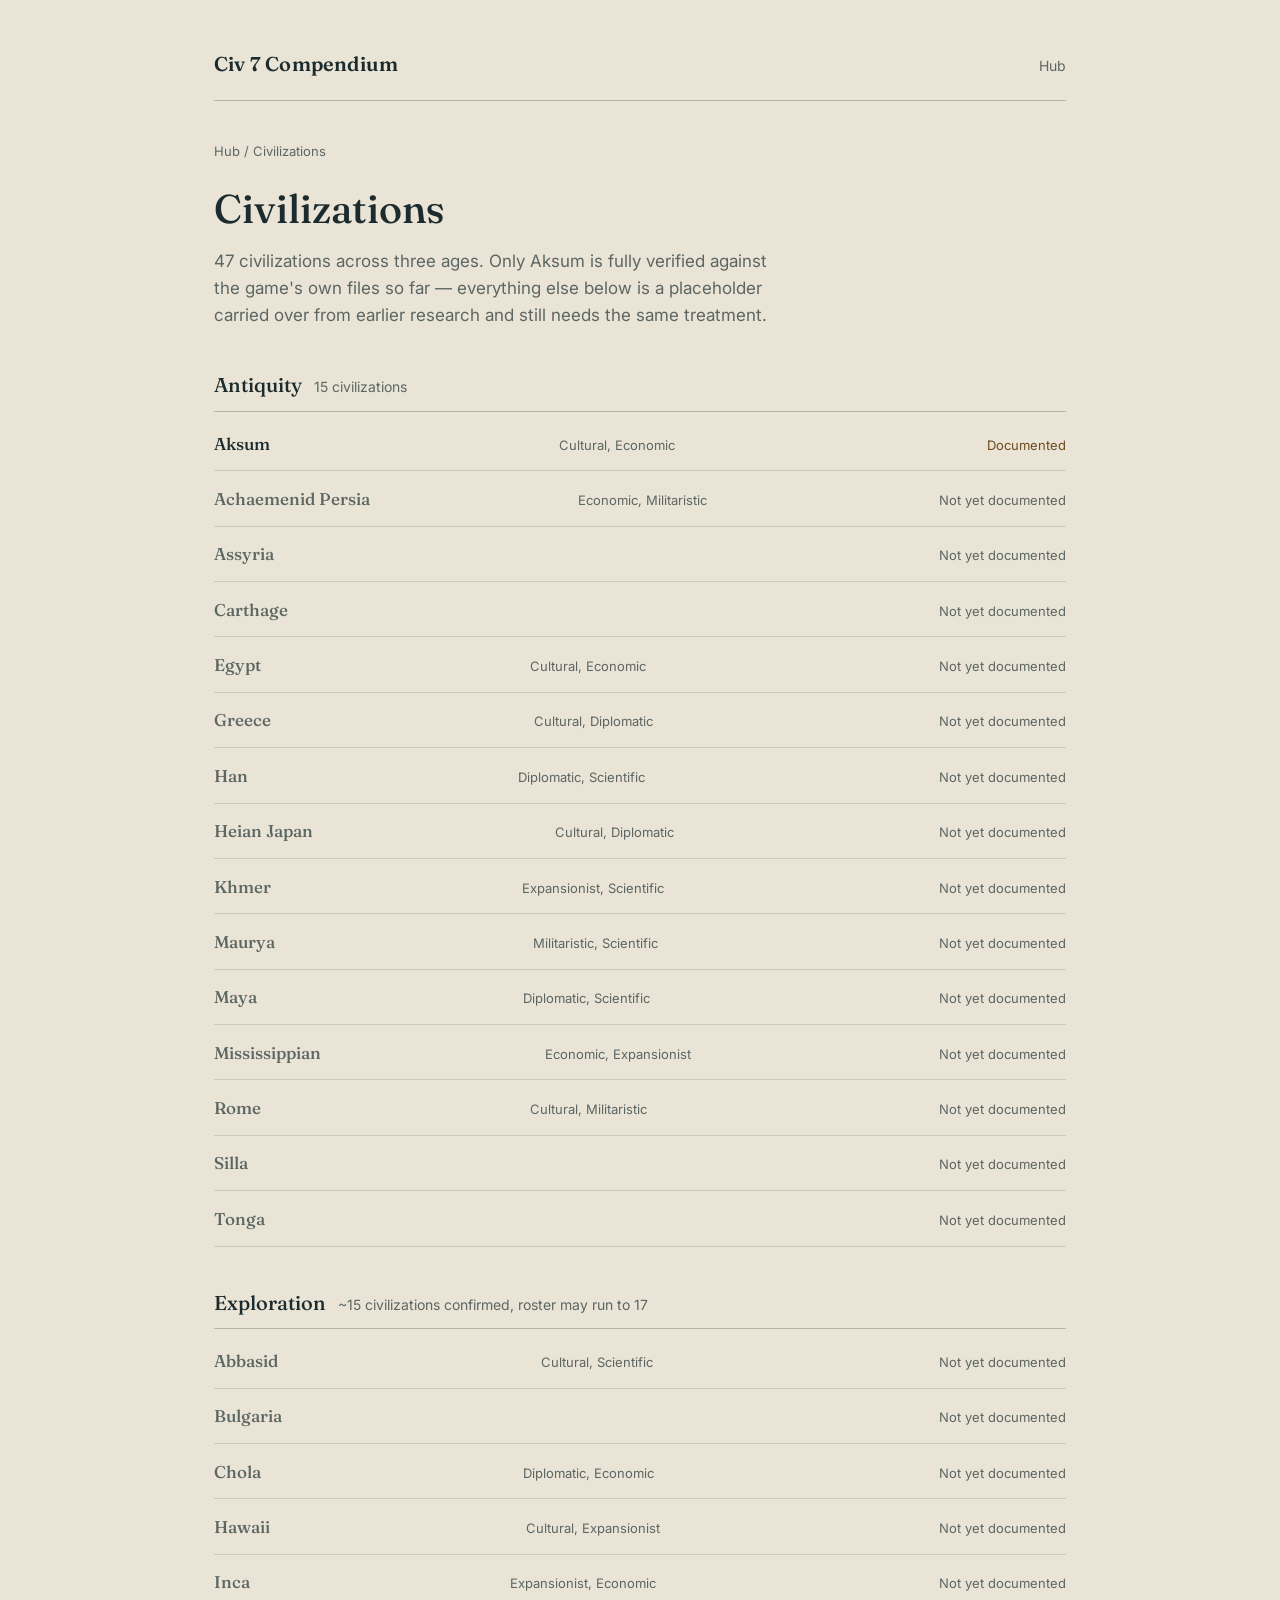
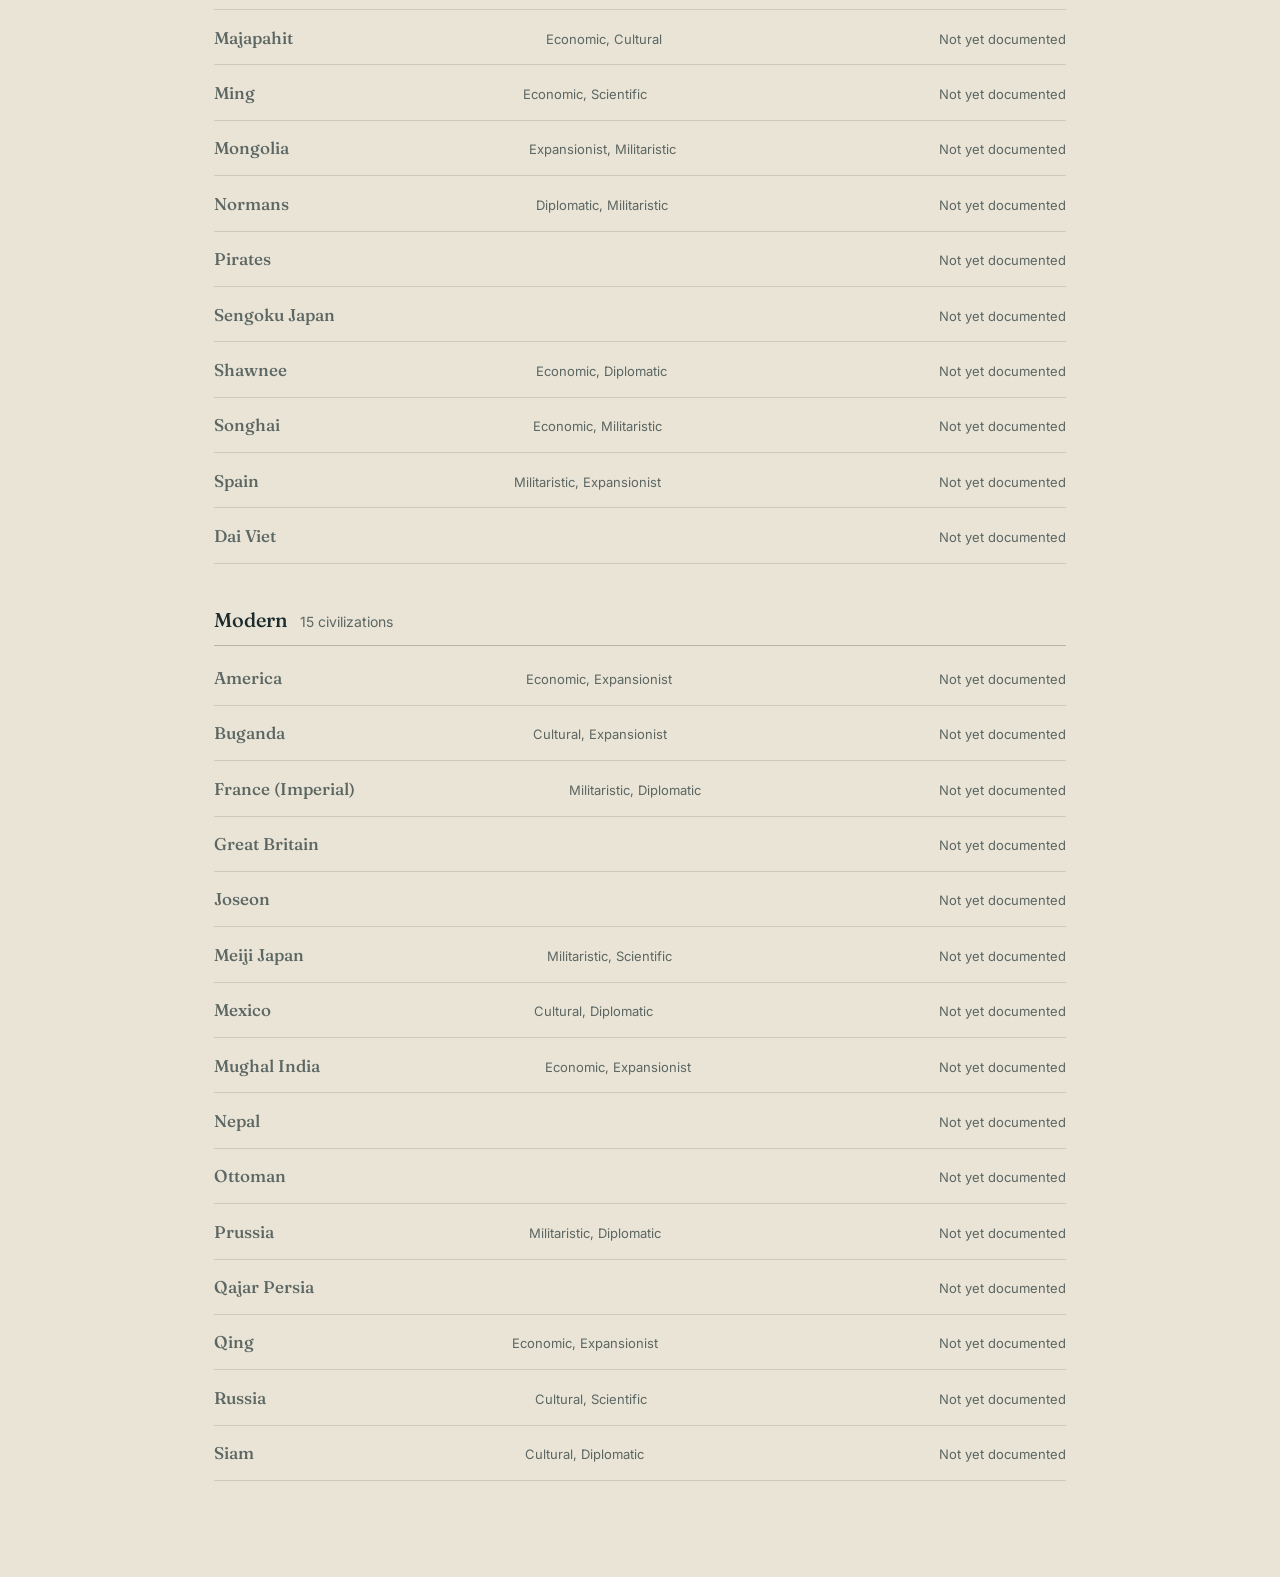
==== civ7/index.html @ f3464c5b "Add files via upload" ====
<!DOCTYPE html>
<html lang="en">
<head>
<meta charset="UTF-8">
<meta name="viewport" content="width=device-width, initial-scale=1.0">
<title>Civilizations — Civ 7 Compendium</title>
<link rel="stylesheet" href="../styles.css">
</head>
<body>
<div class="wrap">

  <header class="site-header">
    <div class="mark">Civ 7 Compendium</div>
    <nav>
      <a href="../index.html">Hub</a>
    </nav>
  </header>

  <p class="crumb"><a href="../index.html">Hub</a> / Civilizations</p>

  <div class="hero">
    <h1>Civilizations</h1>
    <p>47 civilizations across three ages. Only Aksum is fully verified against the game's own files so far — everything else below is a placeholder carried over from earlier research and still needs the same treatment.</p>
  </div>

  <div class="age-group">
    <h2>Antiquity <span class="age-note">15 civilizations</span></h2>
    <div class="civ-list">
      <a class="civ-row done" href="aksum.html">
        <span class="name">Aksum</span>
        <span class="tags">Cultural, Economic</span>
        <span class="status">Documented</span>
      </a>
      <div class="civ-row pending"><span class="name">Achaemenid Persia</span><span class="tags">Economic, Militaristic</span><span class="status">Not yet documented</span></div>
      <div class="civ-row pending"><span class="name">Assyria</span><span class="tags"></span><span class="status">Not yet documented</span></div>
      <div class="civ-row pending"><span class="name">Carthage</span><span class="tags"></span><span class="status">Not yet documented</span></div>
      <div class="civ-row pending"><span class="name">Egypt</span><span class="tags">Cultural, Economic</span><span class="status">Not yet documented</span></div>
      <div class="civ-row pending"><span class="name">Greece</span><span class="tags">Cultural, Diplomatic</span><span class="status">Not yet documented</span></div>
      <div class="civ-row pending"><span class="name">Han</span><span class="tags">Diplomatic, Scientific</span><span class="status">Not yet documented</span></div>
      <div class="civ-row pending"><span class="name">Heian Japan</span><span class="tags">Cultural, Diplomatic</span><span class="status">Not yet documented</span></div>
      <div class="civ-row pending"><span class="name">Khmer</span><span class="tags">Expansionist, Scientific</span><span class="status">Not yet documented</span></div>
      <div class="civ-row pending"><span class="name">Maurya</span><span class="tags">Militaristic, Scientific</span><span class="status">Not yet documented</span></div>
      <div class="civ-row pending"><span class="name">Maya</span><span class="tags">Diplomatic, Scientific</span><span class="status">Not yet documented</span></div>
      <div class="civ-row pending"><span class="name">Mississippian</span><span class="tags">Economic, Expansionist</span><span class="status">Not yet documented</span></div>
      <div class="civ-row pending"><span class="name">Rome</span><span class="tags">Cultural, Militaristic</span><span class="status">Not yet documented</span></div>
      <div class="civ-row pending"><span class="name">Silla</span><span class="tags"></span><span class="status">Not yet documented</span></div>
      <div class="civ-row pending"><span class="name">Tonga</span><span class="tags"></span><span class="status">Not yet documented</span></div>
    </div>
  </div>

  <div class="age-group">
    <h2>Exploration <span class="age-note">~15 civilizations confirmed, roster may run to 17</span></h2>
    <div class="civ-list">
      <div class="civ-row pending"><span class="name">Abbasid</span><span class="tags">Cultural, Scientific</span><span class="status">Not yet documented</span></div>
      <div class="civ-row pending"><span class="name">Bulgaria</span><span class="tags"></span><span class="status">Not yet documented</span></div>
      <div class="civ-row pending"><span class="name">Chola</span><span class="tags">Diplomatic, Economic</span><span class="status">Not yet documented</span></div>
      <div class="civ-row pending"><span class="name">Hawaii</span><span class="tags">Cultural, Expansionist</span><span class="status">Not yet documented</span></div>
      <div class="civ-row pending"><span class="name">Inca</span><span class="tags">Expansionist, Economic</span><span class="status">Not yet documented</span></div>
      <div class="civ-row pending"><span class="name">Majapahit</span><span class="tags">Economic, Cultural</span><span class="status">Not yet documented</span></div>
      <div class="civ-row pending"><span class="name">Ming</span><span class="tags">Economic, Scientific</span><span class="status">Not yet documented</span></div>
      <div class="civ-row pending"><span class="name">Mongolia</span><span class="tags">Expansionist, Militaristic</span><span class="status">Not yet documented</span></div>
      <div class="civ-row pending"><span class="name">Normans</span><span class="tags">Diplomatic, Militaristic</span><span class="status">Not yet documented</span></div>
      <div class="civ-row pending"><span class="name">Pirates</span><span class="tags"></span><span class="status">Not yet documented</span></div>
      <div class="civ-row pending"><span class="name">Sengoku Japan</span><span class="tags"></span><span class="status">Not yet documented</span></div>
      <div class="civ-row pending"><span class="name">Shawnee</span><span class="tags">Economic, Diplomatic</span><span class="status">Not yet documented</span></div>
      <div class="civ-row pending"><span class="name">Songhai</span><span class="tags">Economic, Militaristic</span><span class="status">Not yet documented</span></div>
      <div class="civ-row pending"><span class="name">Spain</span><span class="tags">Militaristic, Expansionist</span><span class="status">Not yet documented</span></div>
      <div class="civ-row pending"><span class="name">Dai Viet</span><span class="tags"></span><span class="status">Not yet documented</span></div>
    </div>
  </div>

  <div class="age-group">
    <h2>Modern <span class="age-note">15 civilizations</span></h2>
    <div class="civ-list">
      <div class="civ-row pending"><span class="name">America</span><span class="tags">Economic, Expansionist</span><span class="status">Not yet documented</span></div>
      <div class="civ-row pending"><span class="name">Buganda</span><span class="tags">Cultural, Expansionist</span><span class="status">Not yet documented</span></div>
      <div class="civ-row pending"><span class="name">France (Imperial)</span><span class="tags">Militaristic, Diplomatic</span><span class="status">Not yet documented</span></div>
      <div class="civ-row pending"><span class="name">Great Britain</span><span class="tags"></span><span class="status">Not yet documented</span></div>
      <div class="civ-row pending"><span class="name">Joseon</span><span class="tags"></span><span class="status">Not yet documented</span></div>
      <div class="civ-row pending"><span class="name">Meiji Japan</span><span class="tags">Militaristic, Scientific</span><span class="status">Not yet documented</span></div>
      <div class="civ-row pending"><span class="name">Mexico</span><span class="tags">Cultural, Diplomatic</span><span class="status">Not yet documented</span></div>
      <div class="civ-row pending"><span class="name">Mughal India</span><span class="tags">Economic, Expansionist</span><span class="status">Not yet documented</span></div>
      <div class="civ-row pending"><span class="name">Nepal</span><span class="tags"></span><span class="status">Not yet documented</span></div>
      <div class="civ-row pending"><span class="name">Ottoman</span><span class="tags"></span><span class="status">Not yet documented</span></div>
      <div class="civ-row pending"><span class="name">Prussia</span><span class="tags">Militaristic, Diplomatic</span><span class="status">Not yet documented</span></div>
      <div class="civ-row pending"><span class="name">Qajar Persia</span><span class="tags"></span><span class="status">Not yet documented</span></div>
      <div class="civ-row pending"><span class="name">Qing</span><span class="tags">Economic, Expansionist</span><span class="status">Not yet documented</span></div>
      <div class="civ-row pending"><span class="name">Russia</span><span class="tags">Cultural, Scientific</span><span class="status">Not yet documented</span></div>
      <div class="civ-row pending"><span class="name">Siam</span><span class="tags">Cultural, Diplomatic</span><span class="status">Not yet documented</span></div>
    </div>
  </div>

</div>
</body>
</html>
---- styles.css ----
@import url('https://fonts.googleapis.com/css2?family=Fraunces:opsz,wght@9..144,400;9..144,500;9..144,600&family=Inter:wght@400;500;600&display=swap');

:root {
  --ink: #1c2b2e;
  --bg: #e9e4d6;
  --surface: #f6f3ea;
  --accent: #9c6b2e;
  --accent-deep: #6e4a1d;
  --border: rgba(28, 43, 46, 0.14);
  --border-strong: rgba(28, 43, 46, 0.26);
  --muted: #5c6663;
}

* { box-sizing: border-box; }

body {
  margin: 0;
  background: var(--bg);
  color: var(--ink);
  font-family: 'Inter', system-ui, sans-serif;
  font-size: 16px;
  line-height: 1.6;
}

.wrap {
  max-width: 900px;
  margin: 0 auto;
  padding: 3rem 1.5rem 6rem;
}

a { color: var(--accent-deep); text-decoration: none; }
a:hover { text-decoration: underline; }

h1, h2, h3 {
  font-family: 'Fraunces', serif;
  font-weight: 500;
  color: var(--ink);
  margin: 0;
}

.site-header {
  display: flex;
  align-items: baseline;
  justify-content: space-between;
  padding-bottom: 1.25rem;
  border-bottom: 1px solid var(--border-strong);
  margin-bottom: 2.5rem;
}

.site-header .mark {
  font-family: 'Fraunces', serif;
  font-size: 20px;
  font-weight: 600;
  letter-spacing: 0.01em;
}

.site-header nav a {
  font-size: 14px;
  color: var(--muted);
  margin-left: 1.25rem;
}
.site-header nav a:hover { color: var(--ink); }

.crumb {
  font-size: 13px;
  color: var(--muted);
  margin-bottom: 1.5rem;
}
.crumb a { color: var(--muted); }

/* ---- Hub page ---- */

.hero h1 {
  font-size: 40px;
  line-height: 1.15;
  max-width: 14ch;
}

.hero p {
  color: var(--muted);
  font-size: 17px;
  max-width: 52ch;
  margin: 1rem 0 0;
}

.category-grid {
  display: grid;
  grid-template-columns: repeat(auto-fill, minmax(220px, 1fr));
  gap: 1px;
  background: var(--border);
  border: 1px solid var(--border);
  margin-top: 3rem;
}

.category-tile {
  background: var(--surface);
  padding: 1.5rem 1.5rem 1.75rem;
  display: flex;
  flex-direction: column;
  gap: 0.6rem;
  transition: background 0.15s ease;
}

.category-tile.active { cursor: pointer; }
.category-tile.active:hover { background: #fbf9f2; }
.category-tile.active h3 { color: var(--ink); }
.category-tile.active .count { color: var(--accent-deep); }

.category-tile.pending h3 { color: var(--muted); }
.category-tile.pending .count { color: var(--muted); }

.category-tile h3 {
  font-size: 18px;
}

.category-tile .count {
  font-size: 13px;
  font-weight: 500;
}

.category-tile .desc {
  font-size: 13px;
  color: var(--muted);
  line-height: 1.5;
}

/* ---- Civilizations index ---- */

.age-group {
  margin-top: 2.5rem;
}

.age-group h2 {
  font-size: 20px;
  padding-bottom: 0.6rem;
  border-bottom: 1px solid var(--border-strong);
}

.age-group .age-note {
  font-family: 'Inter', sans-serif;
  font-weight: 400;
  font-size: 14px;
  color: var(--muted);
  margin-left: 0.5rem;
}

.civ-list {
  margin-top: 0.25rem;
}

.civ-row {
  display: flex;
  align-items: baseline;
  justify-content: space-between;
  padding: 0.85rem 0;
  border-bottom: 1px solid var(--border);
}

.civ-row .name {
  font-family: 'Fraunces', serif;
  font-size: 17px;
  font-weight: 500;
}

a.civ-row .name { color: var(--ink); }
a.civ-row:hover { text-decoration: none; }
a.civ-row:hover .name { color: var(--accent-deep); text-decoration: underline; }

.civ-row.pending .name { color: var(--muted); }

.civ-row .tags {
  font-size: 13px;
  color: var(--muted);
}

.civ-row .status {
  font-size: 13px;
  flex-shrink: 0;
  margin-left: 1.5rem;
}

.civ-row.done .status { color: var(--accent-deep); }
.civ-row.pending .status { color: var(--muted); }

/* ---- Civ page ---- */

.civ-header {
  display: flex;
  align-items: flex-end;
  justify-content: space-between;
  gap: 2rem;
  padding-bottom: 1.5rem;
  border-bottom: 1px solid var(--border-strong);
}

.civ-header h1 { font-size: 36px; }

.civ-meta {
  margin-top: 0.4rem;
  font-size: 14px;
  color: var(--muted);
}

.civ-meta strong { color: var(--ink); font-weight: 500; }

.bias-block {
  text-align: right;
  font-size: 13px;
  color: var(--muted);
  flex-shrink: 0;
}
.bias-block .label { display: block; margin-bottom: 0.2rem; }
.bias-block strong { color: var(--ink); font-weight: 500; }

section.block {
  margin-top: 2.75rem;
}

section.block h2 {
  font-size: 22px;
  margin-bottom: 1.1rem;
}

section.block h2 .sub {
  font-family: 'Inter', sans-serif;
  font-weight: 400;
  font-size: 15px;
  color: var(--muted);
  margin-left: 0.5rem;
}

.era-row {
  display: grid;
  grid-template-columns: 110px 1fr;
  gap: 1.25rem;
  padding: 0.9rem 0;
  border-top: 1px solid var(--border);
}
.era-row:last-child { border-bottom: 1px solid var(--border); }

.era-row .era-name {
  font-size: 14px;
  font-weight: 500;
  color: var(--muted);
  padding-top: 0.15rem;
}

.era-row ul {
  margin: 0;
  padding-left: 1.1rem;
}
.era-row li { margin-bottom: 0.3rem; }
.era-row li:last-child { margin-bottom: 0; }

.delta {
  color: var(--accent-deep);
  font-weight: 500;
}

.card-grid {
  display: grid;
  grid-template-columns: repeat(auto-fit, minmax(240px, 1fr));
  gap: 1px;
  background: var(--border);
  border: 1px solid var(--border);
}

.item-card {
  background: var(--surface);
  padding: 1.1rem 1.25rem;
}

.item-card h3 {
  font-size: 16px;
  font-weight: 500;
  margin-bottom: 0.15rem;
}

.item-card h3 .replaces {
  font-family: 'Inter', sans-serif;
  font-weight: 400;
  font-size: 13px;
  color: var(--muted);
}

.item-card .stats {
  font-size: 13px;
  color: var(--muted);
  margin: 0.4rem 0 0;
}

.item-card .note {
  font-size: 13px;
  color: var(--ink);
  margin: 0.4rem 0 0;
}

.tradition-track {
  border-top: 1px solid var(--border);
}

.tradition-row {
  display: grid;
  grid-template-columns: 110px 1fr;
  gap: 1.25rem;
  padding: 0.85rem 0;
  border-bottom: 1px solid var(--border);
}

.tradition-row .age-tag {
  font-size: 13px;
  color: var(--muted);
}

.tradition-row .trad-name {
  font-weight: 500;
  color: var(--ink);
}

.tradition-row .trad-name.unique {
  color: var(--accent-deep);
}

.tradition-row p {
  margin: 0.15rem 0 0;
  font-size: 14px;
  color: var(--muted);
}

.provenance {
  margin-top: 3rem;
  padding-top: 1.5rem;
  border-top: 1px solid var(--border);
  font-size: 13px;
  color: var(--muted);
}

.provenance summary {
  cursor: pointer;
  color: var(--ink);
  font-weight: 500;
}

.provenance table {
  margin-top: 0.75rem;
  border-collapse: collapse;
  width: 100%;
}
.provenance td {
  padding: 0.35rem 0.75rem 0.35rem 0;
  border-top: 1px solid var(--border);
  vertical-align: top;
}
.provenance td:first-child { color: var(--ink); white-space: nowrap; }
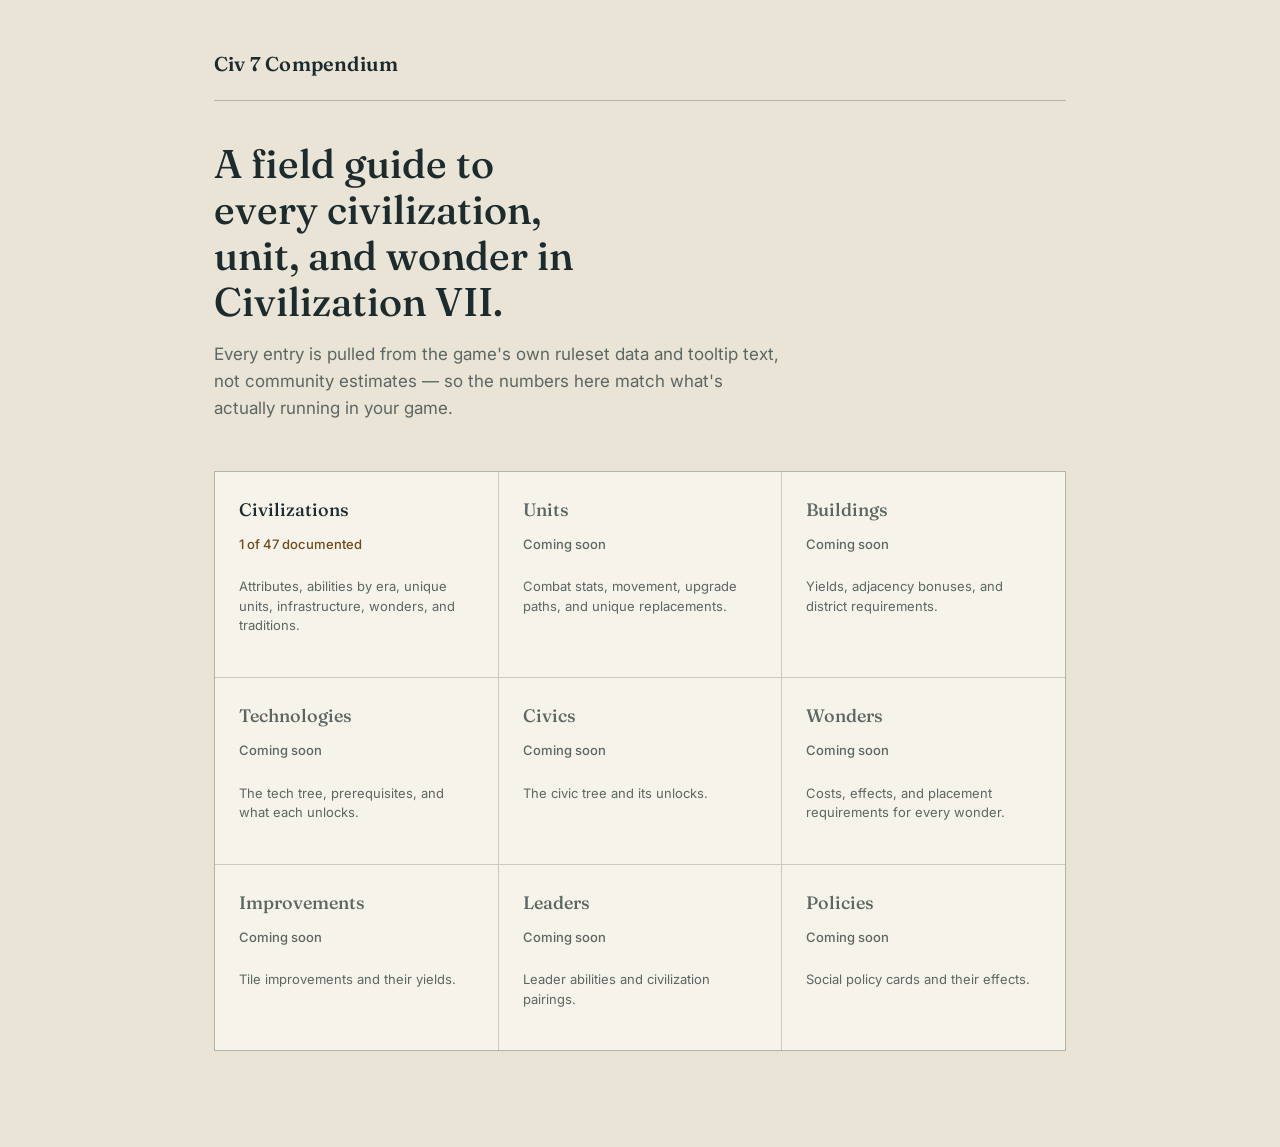
==== commit 787f38ce: "Add files via upload" ====
--- a/civ7/index.html
+++ b/civ7/index.html
@@ -3,91 +3,77 @@
 <head>
 <meta charset="UTF-8">
 <meta name="viewport" content="width=device-width, initial-scale=1.0">
-<title>Civilizations — Civ 7 Compendium</title>
-<link rel="stylesheet" href="../styles.css">
+<title>Civ 7 Compendium</title>
+<link rel="stylesheet" href="styles.css">
 </head>
 <body>
 <div class="wrap">
 
   <header class="site-header">
     <div class="mark">Civ 7 Compendium</div>
-    <nav>
-      <a href="../index.html">Hub</a>
-    </nav>
   </header>
 
-  <p class="crumb"><a href="../index.html">Hub</a> / Civilizations</p>
-
   <div class="hero">
-    <h1>Civilizations</h1>
-    <p>47 civilizations across three ages. Only Aksum is fully verified against the game's own files so far — everything else below is a placeholder carried over from earlier research and still needs the same treatment.</p>
+    <h1>A field guide to every civilization, unit, and wonder in Civilization VII.</h1>
+    <p>Every entry is pulled from the game's own ruleset data and tooltip text, not community estimates — so the numbers here match what's actually running in your game.</p>
   </div>
 
-  <div class="age-group">
-    <h2>Antiquity <span class="age-note">15 civilizations</span></h2>
-    <div class="civ-list">
-      <a class="civ-row done" href="aksum.html">
-        <span class="name">Aksum</span>
-        <span class="tags">Cultural, Economic</span>
-        <span class="status">Documented</span>
-      </a>
-      <div class="civ-row pending"><span class="name">Achaemenid Persia</span><span class="tags">Economic, Militaristic</span><span class="status">Not yet documented</span></div>
-      <div class="civ-row pending"><span class="name">Assyria</span><span class="tags"></span><span class="status">Not yet documented</span></div>
-      <div class="civ-row pending"><span class="name">Carthage</span><span class="tags"></span><span class="status">Not yet documented</span></div>
-      <div class="civ-row pending"><span class="name">Egypt</span><span class="tags">Cultural, Economic</span><span class="status">Not yet documented</span></div>
-      <div class="civ-row pending"><span class="name">Greece</span><span class="tags">Cultural, Diplomatic</span><span class="status">Not yet documented</span></div>
-      <div class="civ-row pending"><span class="name">Han</span><span class="tags">Diplomatic, Scientific</span><span class="status">Not yet documented</span></div>
-      <div class="civ-row pending"><span class="name">Heian Japan</span><span class="tags">Cultural, Diplomatic</span><span class="status">Not yet documented</span></div>
-      <div class="civ-row pending"><span class="name">Khmer</span><span class="tags">Expansionist, Scientific</span><span class="status">Not yet documented</span></div>
-      <div class="civ-row pending"><span class="name">Maurya</span><span class="tags">Militaristic, Scientific</span><span class="status">Not yet documented</span></div>
-      <div class="civ-row pending"><span class="name">Maya</span><span class="tags">Diplomatic, Scientific</span><span class="status">Not yet documented</span></div>
-      <div class="civ-row pending"><span class="name">Mississippian</span><span class="tags">Economic, Expansionist</span><span class="status">Not yet documented</span></div>
-      <div class="civ-row pending"><span class="name">Rome</span><span class="tags">Cultural, Militaristic</span><span class="status">Not yet documented</span></div>
-      <div class="civ-row pending"><span class="name">Silla</span><span class="tags"></span><span class="status">Not yet documented</span></div>
-      <div class="civ-row pending"><span class="name">Tonga</span><span class="tags"></span><span class="status">Not yet documented</span></div>
+  <div class="category-grid">
+
+    <a class="category-tile active" href="civs/index.html">
+      <h3>Civilizations</h3>
+      <span class="count">1 of 47 documented</span>
+      <p class="desc">Attributes, abilities by era, unique units, infrastructure, wonders, and traditions.</p>
+    </a>
+
+    <div class="category-tile pending">
+      <h3>Units</h3>
+      <span class="count">Coming soon</span>
+      <p class="desc">Combat stats, movement, upgrade paths, and unique replacements.</p>
     </div>
-  </div>
 
-  <div class="age-group">
-    <h2>Exploration <span class="age-note">~15 civilizations confirmed, roster may run to 17</span></h2>
-    <div class="civ-list">
-      <div class="civ-row pending"><span class="name">Abbasid</span><span class="tags">Cultural, Scientific</span><span class="status">Not yet documented</span></div>
-      <div class="civ-row pending"><span class="name">Bulgaria</span><span class="tags"></span><span class="status">Not yet documented</span></div>
-      <div class="civ-row pending"><span class="name">Chola</span><span class="tags">Diplomatic, Economic</span><span class="status">Not yet documented</span></div>
-      <div class="civ-row pending"><span class="name">Hawaii</span><span class="tags">Cultural, Expansionist</span><span class="status">Not yet documented</span></div>
-      <div class="civ-row pending"><span class="name">Inca</span><span class="tags">Expansionist, Economic</span><span class="status">Not yet documented</span></div>
-      <div class="civ-row pending"><span class="name">Majapahit</span><span class="tags">Economic, Cultural</span><span class="status">Not yet documented</span></div>
-      <div class="civ-row pending"><span class="name">Ming</span><span class="tags">Economic, Scientific</span><span class="status">Not yet documented</span></div>
-      <div class="civ-row pending"><span class="name">Mongolia</span><span class="tags">Expansionist, Militaristic</span><span class="status">Not yet documented</span></div>
-      <div class="civ-row pending"><span class="name">Normans</span><span class="tags">Diplomatic, Militaristic</span><span class="status">Not yet documented</span></div>
-      <div class="civ-row pending"><span class="name">Pirates</span><span class="tags"></span><span class="status">Not yet documented</span></div>
-      <div class="civ-row pending"><span class="name">Sengoku Japan</span><span class="tags"></span><span class="status">Not yet documented</span></div>
-      <div class="civ-row pending"><span class="name">Shawnee</span><span class="tags">Economic, Diplomatic</span><span class="status">Not yet documented</span></div>
-      <div class="civ-row pending"><span class="name">Songhai</span><span class="tags">Economic, Militaristic</span><span class="status">Not yet documented</span></div>
-      <div class="civ-row pending"><span class="name">Spain</span><span class="tags">Militaristic, Expansionist</span><span class="status">Not yet documented</span></div>
-      <div class="civ-row pending"><span class="name">Dai Viet</span><span class="tags"></span><span class="status">Not yet documented</span></div>
+    <div class="category-tile pending">
+      <h3>Buildings</h3>
+      <span class="count">Coming soon</span>
+      <p class="desc">Yields, adjacency bonuses, and district requirements.</p>
     </div>
-  </div>
 
-  <div class="age-group">
-    <h2>Modern <span class="age-note">15 civilizations</span></h2>
-    <div class="civ-list">
-      <div class="civ-row pending"><span class="name">America</span><span class="tags">Economic, Expansionist</span><span class="status">Not yet documented</span></div>
-      <div class="civ-row pending"><span class="name">Buganda</span><span class="tags">Cultural, Expansionist</span><span class="status">Not yet documented</span></div>
-      <div class="civ-row pending"><span class="name">France (Imperial)</span><span class="tags">Militaristic, Diplomatic</span><span class="status">Not yet documented</span></div>
-      <div class="civ-row pending"><span class="name">Great Britain</span><span class="tags"></span><span class="status">Not yet documented</span></div>
-      <div class="civ-row pending"><span class="name">Joseon</span><span class="tags"></span><span class="status">Not yet documented</span></div>
-      <div class="civ-row pending"><span class="name">Meiji Japan</span><span class="tags">Militaristic, Scientific</span><span class="status">Not yet documented</span></div>
-      <div class="civ-row pending"><span class="name">Mexico</span><span class="tags">Cultural, Diplomatic</span><span class="status">Not yet documented</span></div>
-      <div class="civ-row pending"><span class="name">Mughal India</span><span class="tags">Economic, Expansionist</span><span class="status">Not yet documented</span></div>
-      <div class="civ-row pending"><span class="name">Nepal</span><span class="tags"></span><span class="status">Not yet documented</span></div>
-      <div class="civ-row pending"><span class="name">Ottoman</span><span class="tags"></span><span class="status">Not yet documented</span></div>
-      <div class="civ-row pending"><span class="name">Prussia</span><span class="tags">Militaristic, Diplomatic</span><span class="status">Not yet documented</span></div>
-      <div class="civ-row pending"><span class="name">Qajar Persia</span><span class="tags"></span><span class="status">Not yet documented</span></div>
-      <div class="civ-row pending"><span class="name">Qing</span><span class="tags">Economic, Expansionist</span><span class="status">Not yet documented</span></div>
-      <div class="civ-row pending"><span class="name">Russia</span><span class="tags">Cultural, Scientific</span><span class="status">Not yet documented</span></div>
-      <div class="civ-row pending"><span class="name">Siam</span><span class="tags">Cultural, Diplomatic</span><span class="status">Not yet documented</span></div>
+    <div class="category-tile pending">
+      <h3>Technologies</h3>
+      <span class="count">Coming soon</span>
+      <p class="desc">The tech tree, prerequisites, and what each unlocks.</p>
     </div>
+
+    <div class="category-tile pending">
+      <h3>Civics</h3>
+      <span class="count">Coming soon</span>
+      <p class="desc">The civic tree and its unlocks.</p>
+    </div>
+
+    <div class="category-tile pending">
+      <h3>Wonders</h3>
+      <span class="count">Coming soon</span>
+      <p class="desc">Costs, effects, and placement requirements for every wonder.</p>
+    </div>
+
+    <div class="category-tile pending">
+      <h3>Improvements</h3>
+      <span class="count">Coming soon</span>
+      <p class="desc">Tile improvements and their yields.</p>
+    </div>
+
+    <div class="category-tile pending">
+      <h3>Leaders</h3>
+      <span class="count">Coming soon</span>
+      <p class="desc">Leader abilities and civilization pairings.</p>
+    </div>
+
+    <div class="category-tile pending">
+      <h3>Policies</h3>
+      <span class="count">Coming soon</span>
+      <p class="desc">Social policy cards and their effects.</p>
+    </div>
+
   </div>
 
 </div>
--- a/civ7/styles.css
+++ b/civ7/styles.css
@@ -0,0 +1,354 @@
+@import url('https://fonts.googleapis.com/css2?family=Fraunces:opsz,wght@9..144,400;9..144,500;9..144,600&family=Inter:wght@400;500;600&display=swap');
+
+:root {
+  --ink: #1c2b2e;
+  --bg: #e9e4d6;
+  --surface: #f6f3ea;
+  --accent: #9c6b2e;
+  --accent-deep: #6e4a1d;
+  --border: rgba(28, 43, 46, 0.14);
+  --border-strong: rgba(28, 43, 46, 0.26);
+  --muted: #5c6663;
+}
+
+* { box-sizing: border-box; }
+
+body {
+  margin: 0;
+  background: var(--bg);
+  color: var(--ink);
+  font-family: 'Inter', system-ui, sans-serif;
+  font-size: 16px;
+  line-height: 1.6;
+}
+
+.wrap {
+  max-width: 900px;
+  margin: 0 auto;
+  padding: 3rem 1.5rem 6rem;
+}
+
+a { color: var(--accent-deep); text-decoration: none; }
+a:hover { text-decoration: underline; }
+
+h1, h2, h3 {
+  font-family: 'Fraunces', serif;
+  font-weight: 500;
+  color: var(--ink);
+  margin: 0;
+}
+
+.site-header {
+  display: flex;
+  align-items: baseline;
+  justify-content: space-between;
+  padding-bottom: 1.25rem;
+  border-bottom: 1px solid var(--border-strong);
+  margin-bottom: 2.5rem;
+}
+
+.site-header .mark {
+  font-family: 'Fraunces', serif;
+  font-size: 20px;
+  font-weight: 600;
+  letter-spacing: 0.01em;
+}
+
+.site-header nav a {
+  font-size: 14px;
+  color: var(--muted);
+  margin-left: 1.25rem;
+}
+.site-header nav a:hover { color: var(--ink); }
+
+.crumb {
+  font-size: 13px;
+  color: var(--muted);
+  margin-bottom: 1.5rem;
+}
+.crumb a { color: var(--muted); }
+
+/* ---- Hub page ---- */
+
+.hero h1 {
+  font-size: 40px;
+  line-height: 1.15;
+  max-width: 14ch;
+}
+
+.hero p {
+  color: var(--muted);
+  font-size: 17px;
+  max-width: 52ch;
+  margin: 1rem 0 0;
+}
+
+.category-grid {
+  display: grid;
+  grid-template-columns: repeat(auto-fill, minmax(220px, 1fr));
+  gap: 1px;
+  background: var(--border);
+  border: 1px solid var(--border);
+  margin-top: 3rem;
+}
+
+.category-tile {
+  background: var(--surface);
+  padding: 1.5rem 1.5rem 1.75rem;
+  display: flex;
+  flex-direction: column;
+  gap: 0.6rem;
+  transition: background 0.15s ease;
+}
+
+.category-tile.active { cursor: pointer; }
+.category-tile.active:hover { background: #fbf9f2; }
+.category-tile.active h3 { color: var(--ink); }
+.category-tile.active .count { color: var(--accent-deep); }
+
+.category-tile.pending h3 { color: var(--muted); }
+.category-tile.pending .count { color: var(--muted); }
+
+.category-tile h3 {
+  font-size: 18px;
+}
+
+.category-tile .count {
+  font-size: 13px;
+  font-weight: 500;
+}
+
+.category-tile .desc {
+  font-size: 13px;
+  color: var(--muted);
+  line-height: 1.5;
+}
+
+/* ---- Civilizations index ---- */
+
+.age-group {
+  margin-top: 2.5rem;
+}
+
+.age-group h2 {
+  font-size: 20px;
+  padding-bottom: 0.6rem;
+  border-bottom: 1px solid var(--border-strong);
+}
+
+.age-group .age-note {
+  font-family: 'Inter', sans-serif;
+  font-weight: 400;
+  font-size: 14px;
+  color: var(--muted);
+  margin-left: 0.5rem;
+}
+
+.civ-list {
+  margin-top: 0.25rem;
+}
+
+.civ-row {
+  display: flex;
+  align-items: baseline;
+  justify-content: space-between;
+  padding: 0.85rem 0;
+  border-bottom: 1px solid var(--border);
+}
+
+.civ-row .name {
+  font-family: 'Fraunces', serif;
+  font-size: 17px;
+  font-weight: 500;
+}
+
+a.civ-row .name { color: var(--ink); }
+a.civ-row:hover { text-decoration: none; }
+a.civ-row:hover .name { color: var(--accent-deep); text-decoration: underline; }
+
+.civ-row.pending .name { color: var(--muted); }
+
+.civ-row .tags {
+  font-size: 13px;
+  color: var(--muted);
+}
+
+.civ-row .status {
+  font-size: 13px;
+  flex-shrink: 0;
+  margin-left: 1.5rem;
+}
+
+.civ-row.done .status { color: var(--accent-deep); }
+.civ-row.pending .status { color: var(--muted); }
+
+/* ---- Civ page ---- */
+
+.civ-header {
+  display: flex;
+  align-items: flex-end;
+  justify-content: space-between;
+  gap: 2rem;
+  padding-bottom: 1.5rem;
+  border-bottom: 1px solid var(--border-strong);
+}
+
+.civ-header h1 { font-size: 36px; }
+
+.civ-meta {
+  margin-top: 0.4rem;
+  font-size: 14px;
+  color: var(--muted);
+}
+
+.civ-meta strong { color: var(--ink); font-weight: 500; }
+
+.bias-block {
+  text-align: right;
+  font-size: 13px;
+  color: var(--muted);
+  flex-shrink: 0;
+}
+.bias-block .label { display: block; margin-bottom: 0.2rem; }
+.bias-block strong { color: var(--ink); font-weight: 500; }
+
+section.block {
+  margin-top: 2.75rem;
+}
+
+section.block h2 {
+  font-size: 22px;
+  margin-bottom: 1.1rem;
+}
+
+section.block h2 .sub {
+  font-family: 'Inter', sans-serif;
+  font-weight: 400;
+  font-size: 15px;
+  color: var(--muted);
+  margin-left: 0.5rem;
+}
+
+.era-row {
+  display: grid;
+  grid-template-columns: 110px 1fr;
+  gap: 1.25rem;
+  padding: 0.9rem 0;
+  border-top: 1px solid var(--border);
+}
+.era-row:last-child { border-bottom: 1px solid var(--border); }
+
+.era-row .era-name {
+  font-size: 14px;
+  font-weight: 500;
+  color: var(--muted);
+  padding-top: 0.15rem;
+}
+
+.era-row ul {
+  margin: 0;
+  padding-left: 1.1rem;
+}
+.era-row li { margin-bottom: 0.3rem; }
+.era-row li:last-child { margin-bottom: 0; }
+
+.delta {
+  color: var(--accent-deep);
+  font-weight: 500;
+}
+
+.card-grid {
+  display: grid;
+  grid-template-columns: repeat(auto-fit, minmax(240px, 1fr));
+  gap: 1px;
+  background: var(--border);
+  border: 1px solid var(--border);
+}
+
+.item-card {
+  background: var(--surface);
+  padding: 1.1rem 1.25rem;
+}
+
+.item-card h3 {
+  font-size: 16px;
+  font-weight: 500;
+  margin-bottom: 0.15rem;
+}
+
+.item-card h3 .replaces {
+  font-family: 'Inter', sans-serif;
+  font-weight: 400;
+  font-size: 13px;
+  color: var(--muted);
+}
+
+.item-card .stats {
+  font-size: 13px;
+  color: var(--muted);
+  margin: 0.4rem 0 0;
+}
+
+.item-card .note {
+  font-size: 13px;
+  color: var(--ink);
+  margin: 0.4rem 0 0;
+}
+
+.tradition-track {
+  border-top: 1px solid var(--border);
+}
+
+.tradition-row {
+  display: grid;
+  grid-template-columns: 110px 1fr;
+  gap: 1.25rem;
+  padding: 0.85rem 0;
+  border-bottom: 1px solid var(--border);
+}
+
+.tradition-row .age-tag {
+  font-size: 13px;
+  color: var(--muted);
+}
+
+.tradition-row .trad-name {
+  font-weight: 500;
+  color: var(--ink);
+}
+
+.tradition-row .trad-name.unique {
+  color: var(--accent-deep);
+}
+
+.tradition-row p {
+  margin: 0.15rem 0 0;
+  font-size: 14px;
+  color: var(--muted);
+}
+
+.provenance {
+  margin-top: 3rem;
+  padding-top: 1.5rem;
+  border-top: 1px solid var(--border);
+  font-size: 13px;
+  color: var(--muted);
+}
+
+.provenance summary {
+  cursor: pointer;
+  color: var(--ink);
+  font-weight: 500;
+}
+
+.provenance table {
+  margin-top: 0.75rem;
+  border-collapse: collapse;
+  width: 100%;
+}
+.provenance td {
+  padding: 0.35rem 0.75rem 0.35rem 0;
+  border-top: 1px solid var(--border);
+  vertical-align: top;
+}
+.provenance td:first-child { color: var(--ink); white-space: nowrap; }
